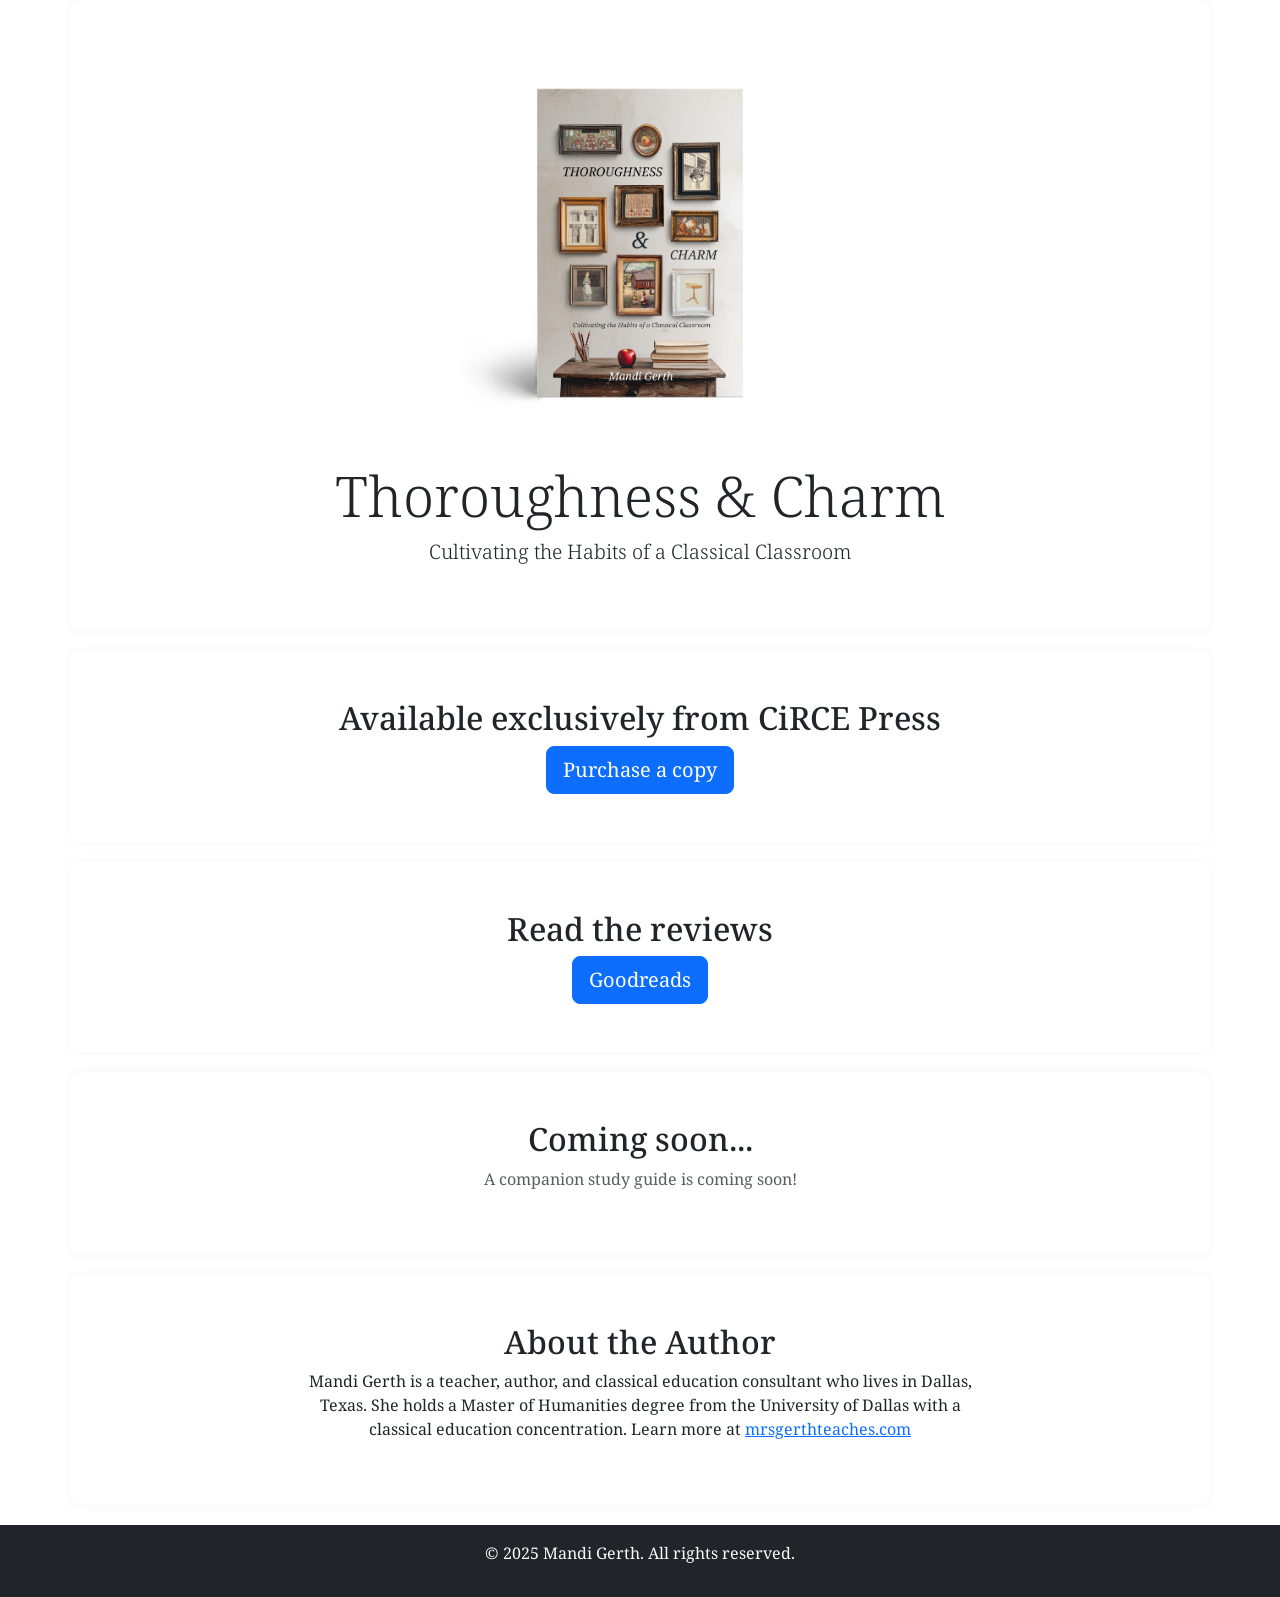
==== public/index.html @ 73415b53 "adjust directory structure" ====
<!DOCTYPE html>
<html lang="en">
<head>
    <meta charset="UTF-8">
    <meta name="viewport" content="width=device-width, initial-scale=1.0">
    <title>Thoroughness and Charm</title>
    <link href="https://cdn.jsdelivr.net/npm/bootstrap@5.3.3/dist/css/bootstrap.min.css" rel="stylesheet" integrity="sha384-QWTKZyjpPEjISv5WaRU9OFeRpok6YctnYmDr5pNlyT2bRjXh0JMhjY6hW+ALEwIH" crossorigin="anonymous">
    <style>
        @import url('https://fonts.googleapis.com/css2?family=Noto+Serif&display=swap');
        body {
            font-family: 'Noto Serif', serif;
            background-color: transparent;
        }
        .section-box {
            padding: 40px;
            margin-bottom: 20px;
            border-radius: 10px;
            box-shadow: 0 0 10px rgba(0,0,0,0.05);
        }
    </style>
</head>
<body>
    <div class="container">
        <div class="row justify-content-center text-center py-5 section-box">
            <div class="col-md-8">
                <img src="assets/cover.png" alt="Thoroughness and Charm Book Cover" class="img-fluid" style="max-width: 390px;">
                <h1 class="display-4 mt-4">Thoroughness & Charm</h1>
                <p class="lead">Cultivating the Habits of a Classical Classroom</p>
            </div>
        </div>
        <div class="row justify-content-center text-center py-5 section-box">
            <div class="col-md-8">
                <h2>Available exclusively from CiRCE Press</h2>
                <a href="https://circeinstitute.org/product/thoroughness-and-charm/" class="btn btn-primary btn-lg">Purchase a copy</a>
            </div>
        </div>
        <div class="row justify-content-center text-center py-5 section-box">
            <div class="col-md-8">
                <h2>Read the reviews</h2>
                <a href="https://www.goodreads.com/book/show/240586669-thoroughness-charm" class="btn btn-primary btn-lg">Goodreads</a>
            </div>
        </div>
        <div class="row justify-content-center text-center py-5 section-box">
            <div class="col-md-8">
                <h2>Coming soon...</h2>
                <p class="text-muted">A companion study guide is coming soon!</p>
            </div>
        </div>
        <div class="row justify-content-center text-center py-5 section-box">
            <div class="col-md-8">
                <h2>About the Author</h2>
                <p>Mandi Gerth is a teacher, author, and classical education consultant who lives in Dallas, Texas. She holds a Master of Humanities degree from the University of Dallas with a classical education concentration. Learn more at <a href="https://mrsgerthteaches.com/">mrsgerthteaches.com</a></p>
            </div>
        </div>
    </div>
    <script src="https://cdn.jsdelivr.net/npm/bootstrap@5.3.3/dist/js/bootstrap.bundle.min.js" integrity="sha384-YvpcrYf0tY3lHB60NNkmXc5s9fDVZLESaAA55NDzOxhy9GkcIdslK1eN7N6jIeHz" crossorigin="anonymous"></script>
    <footer class="bg-dark text-light text-center py-3">
        <div class="container">
            <p>&copy; 2025 Mandi Gerth. All rights reserved.</p>
        </div>
    </footer>
</body>
</html>
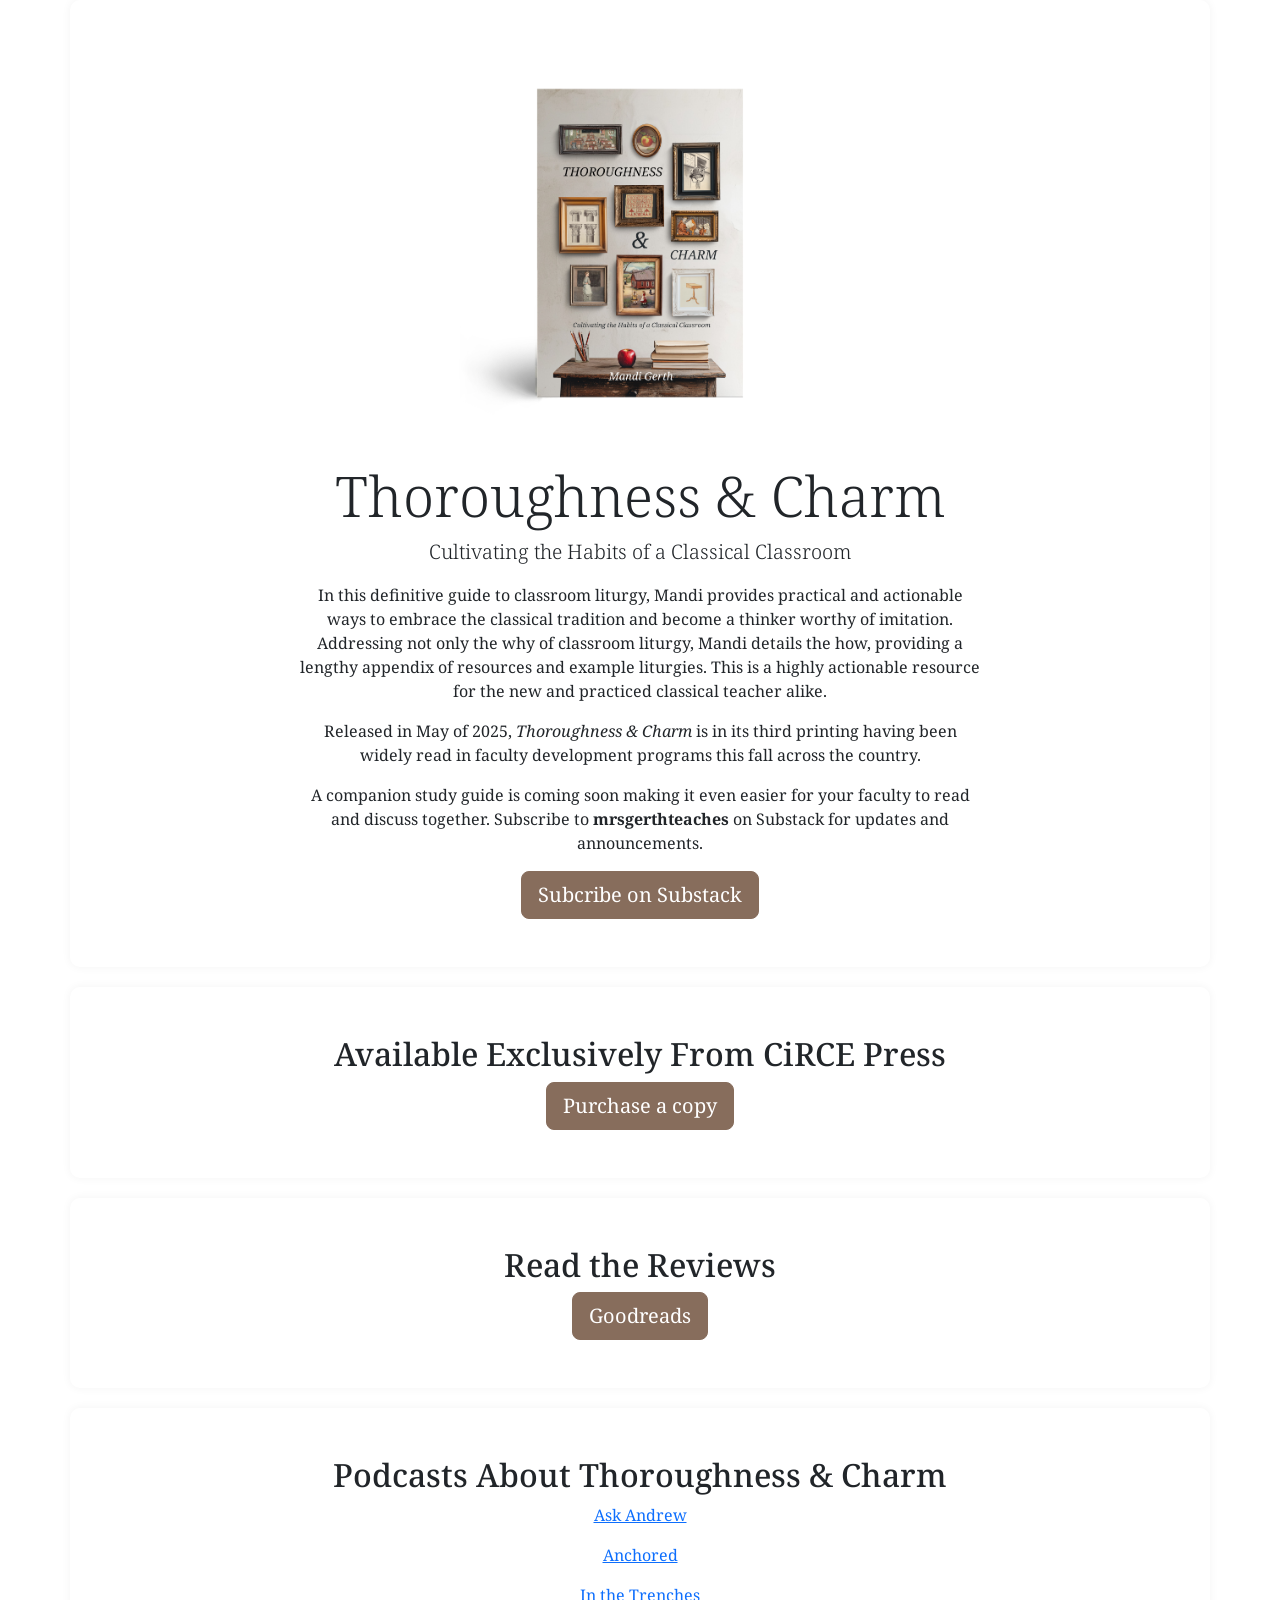
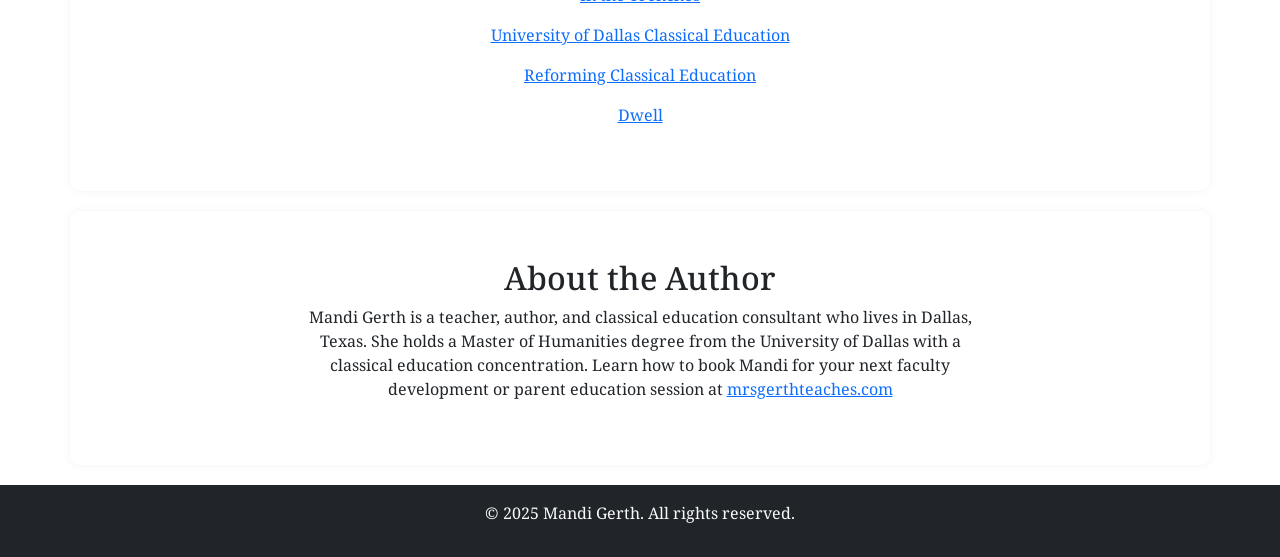
==== commit c668404b: "updates and additions" ====
--- a/public/index.html
+++ b/public/index.html
@@ -17,6 +17,17 @@
             border-radius: 10px;
             box-shadow: 0 0 10px rgba(0,0,0,0.05);
         }
+        .btn-primary {
+            background-color: #876d5c;
+            border-color: #876d5c;
+        }
+        .btn-primary:hover {
+            background-color: #7a6251;
+            border-color: #7a6251;
+        }
+        .btn-primary:focus, .btn-primary.focus {
+            box-shadow: 0 0 0 0.25rem rgba(135, 109, 92, 0.5);
+        }
     </style>
 </head>
 <body>
@@ -26,30 +37,39 @@
                 <img src="assets/cover.png" alt="Thoroughness and Charm Book Cover" class="img-fluid" style="max-width: 390px;">
                 <h1 class="display-4 mt-4">Thoroughness & Charm</h1>
                 <p class="lead">Cultivating the Habits of a Classical Classroom</p>
+                <p>In this definitive guide to classroom liturgy, Mandi provides practical and actionable ways to embrace the classical tradition and become a thinker worthy of imitation. Addressing not only the why of classroom liturgy, Mandi details the how, providing a lengthy appendix of resources and example liturgies. This is a highly actionable resource for the new and practiced classical teacher alike.</p>
+                <p>Released in May of 2025, <i>Thoroughness & Charm</i> is in its third printing having been widely read in faculty development programs this fall across the country.</p>
+                <p>A companion study guide is coming soon making it even easier for your faculty to read and discuss together. Subscribe to <b>mrsgerthteaches</b> on Substack for updates and announcements.</p>
+                <a href="https://mrsgerthteaches.substack.com" class="btn btn-primary btn-lg">Subcribe on Substack</a>
             </div>
         </div>
         <div class="row justify-content-center text-center py-5 section-box">
             <div class="col-md-8">
-                <h2>Available exclusively from CiRCE Press</h2>
+                <h2>Available Exclusively From CiRCE Press</h2>
                 <a href="https://circeinstitute.org/product/thoroughness-and-charm/" class="btn btn-primary btn-lg">Purchase a copy</a>
             </div>
         </div>
         <div class="row justify-content-center text-center py-5 section-box">
             <div class="col-md-8">
-                <h2>Read the reviews</h2>
+                <h2>Read the Reviews</h2>
                 <a href="https://www.goodreads.com/book/show/240586669-thoroughness-charm" class="btn btn-primary btn-lg">Goodreads</a>
             </div>
         </div>
         <div class="row justify-content-center text-center py-5 section-box">
             <div class="col-md-8">
-                <h2>Coming soon...</h2>
-                <p class="text-muted">A companion study guide is coming soon!</p>
+                <h2>Podcasts About Thoroughness & Charm</h2>
+                <p><a href="https://podcasts.apple.com/us/podcast/ask-andrew/id1312875916?i=1000695635795">Ask Andrew</a></p>
+                <p><a href="https://podcasts.apple.com/us/podcast/anchored-by-the-classic-learning-test/id1530053338?i=1000724924554">Anchored</a></p>
+                <p><a href="https://podcasts.apple.com/us/podcast/talking-with-mandi-gerth/id1769220146?i=1000691205146">In the Trenches</a></p>
+                <p><a href="https://podcasts.apple.com/us/podcast/the-university-of-dallas-classical-education-podcast/id1516704526?i=1000721532280">University of Dallas Classical Education</a></p>
+                <p><a href="https://podcasts.apple.com/us/podcast/reforming-classical-education-podcast/id1702286694?i=1000709735053">Reforming Classical Education</a></p>
+                <p><a href="https://podcasts.apple.com/us/podcast/a-chat-with-author-mandi-gerth-about-her-new-book/id1551232009?i=1000713494572">Dwell</a></p>
             </div>
         </div>
         <div class="row justify-content-center text-center py-5 section-box">
             <div class="col-md-8">
                 <h2>About the Author</h2>
-                <p>Mandi Gerth is a teacher, author, and classical education consultant who lives in Dallas, Texas. She holds a Master of Humanities degree from the University of Dallas with a classical education concentration. Learn more at <a href="https://mrsgerthteaches.com/">mrsgerthteaches.com</a></p>
+                <p>Mandi Gerth is a teacher, author, and classical education consultant who lives in Dallas, Texas. She holds a Master of Humanities degree from the University of Dallas with a classical education concentration. Learn how to book Mandi for your next faculty development or parent education session at <a href="https://mrsgerthteaches.com/">mrsgerthteaches.com</a></p>
             </div>
         </div>
     </div>
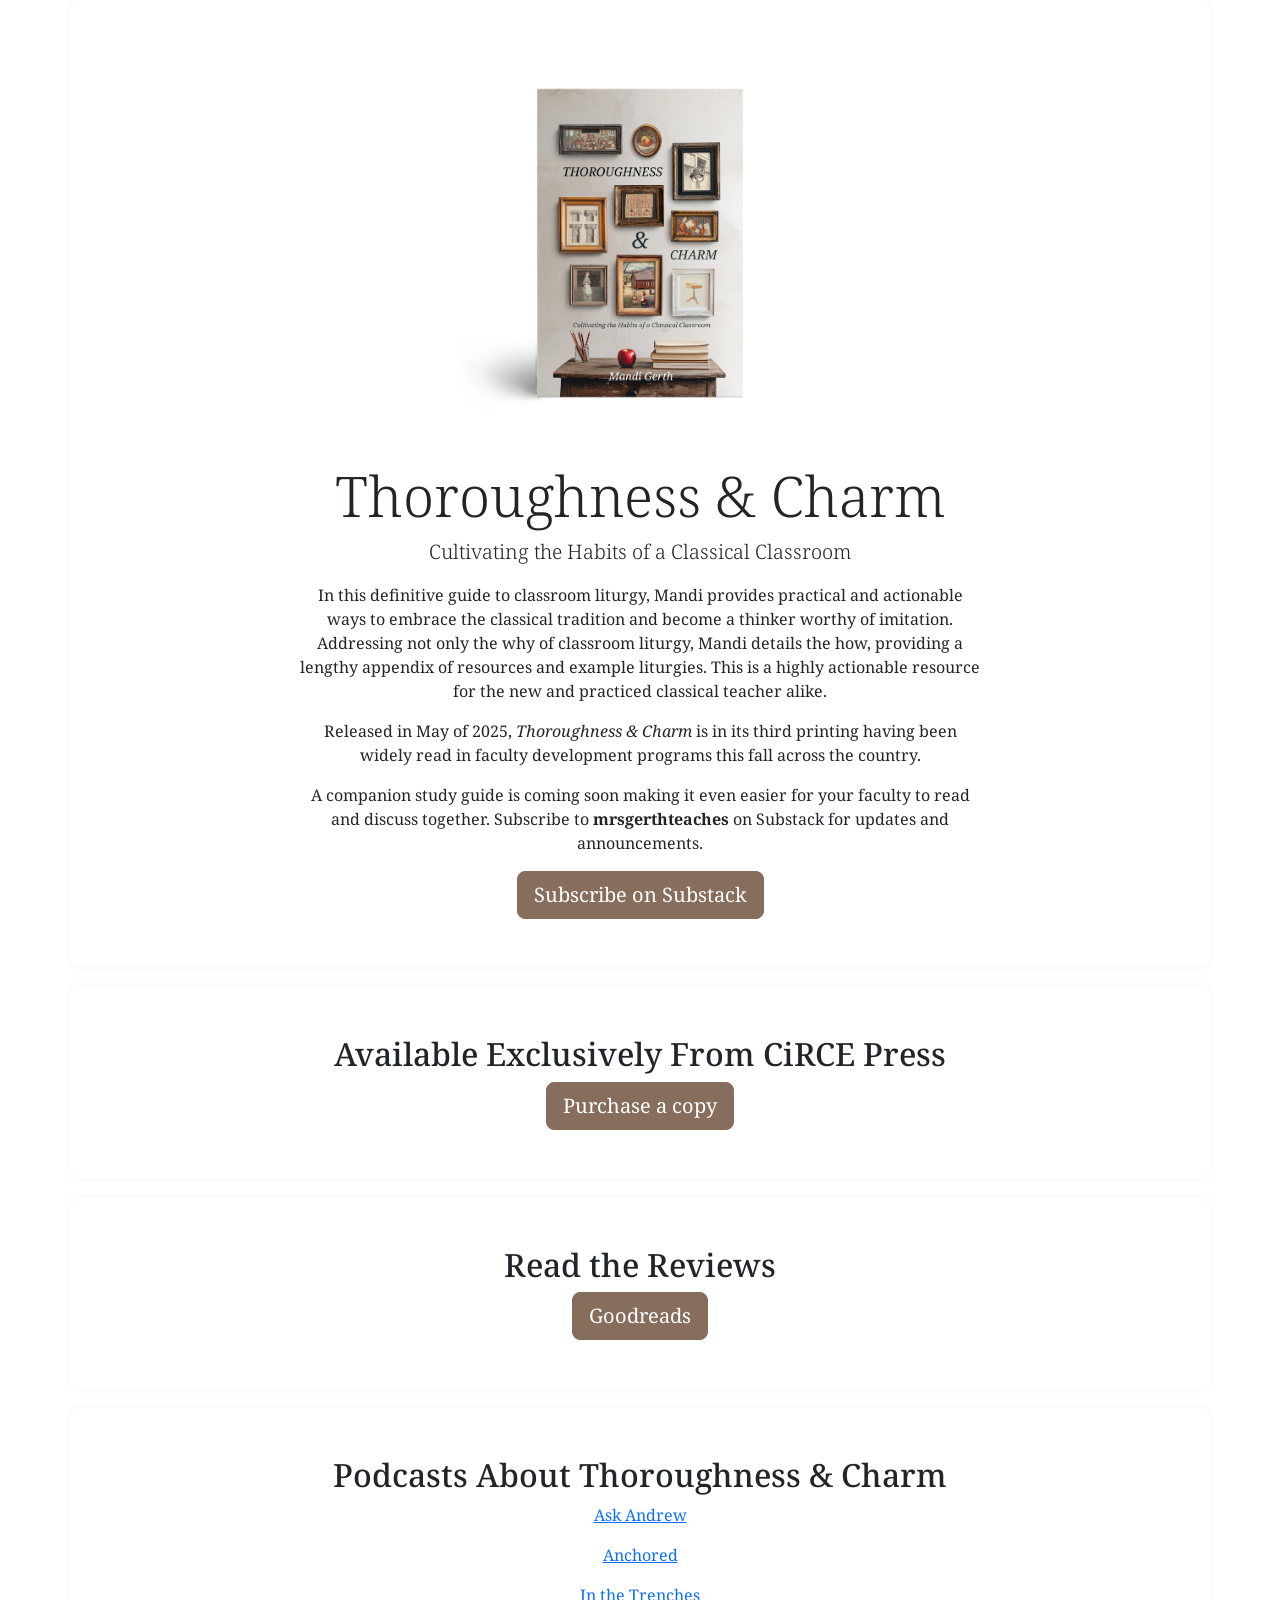
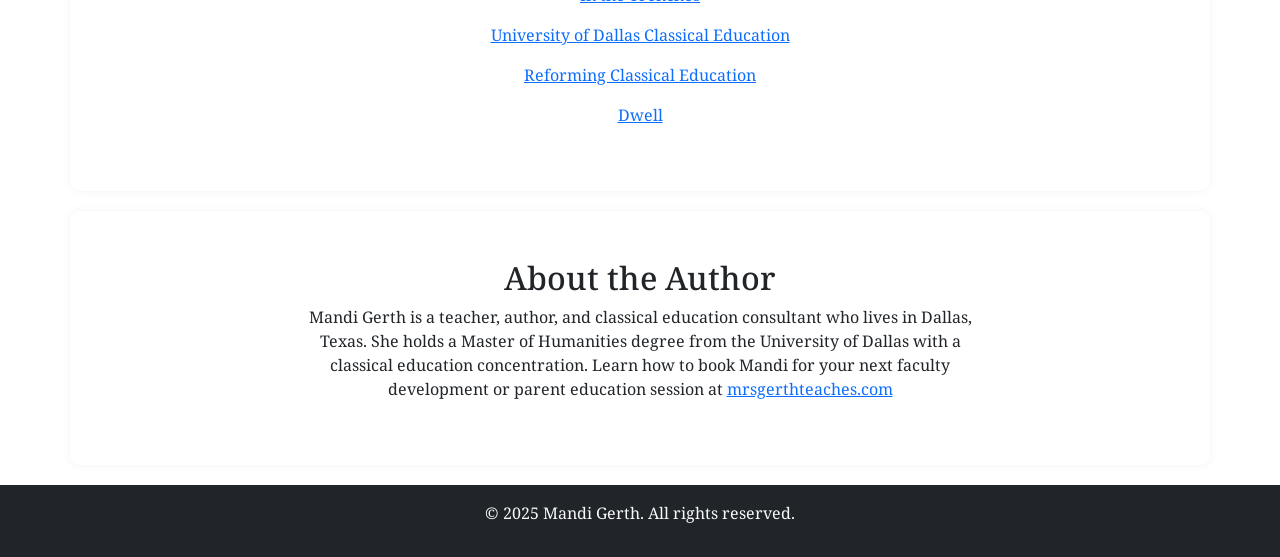
==== commit 6b49a5fb: "clean up" ====
--- a/public/index.html
+++ b/public/index.html
@@ -40,7 +40,7 @@
                 <p>In this definitive guide to classroom liturgy, Mandi provides practical and actionable ways to embrace the classical tradition and become a thinker worthy of imitation. Addressing not only the why of classroom liturgy, Mandi details the how, providing a lengthy appendix of resources and example liturgies. This is a highly actionable resource for the new and practiced classical teacher alike.</p>
                 <p>Released in May of 2025, <i>Thoroughness & Charm</i> is in its third printing having been widely read in faculty development programs this fall across the country.</p>
                 <p>A companion study guide is coming soon making it even easier for your faculty to read and discuss together. Subscribe to <b>mrsgerthteaches</b> on Substack for updates and announcements.</p>
-                <a href="https://mrsgerthteaches.substack.com" class="btn btn-primary btn-lg">Subcribe on Substack</a>
+                <a href="https://mrsgerthteaches.substack.com" class="btn btn-primary btn-lg">Subscribe on Substack</a>
             </div>
         </div>
         <div class="row justify-content-center text-center py-5 section-box">
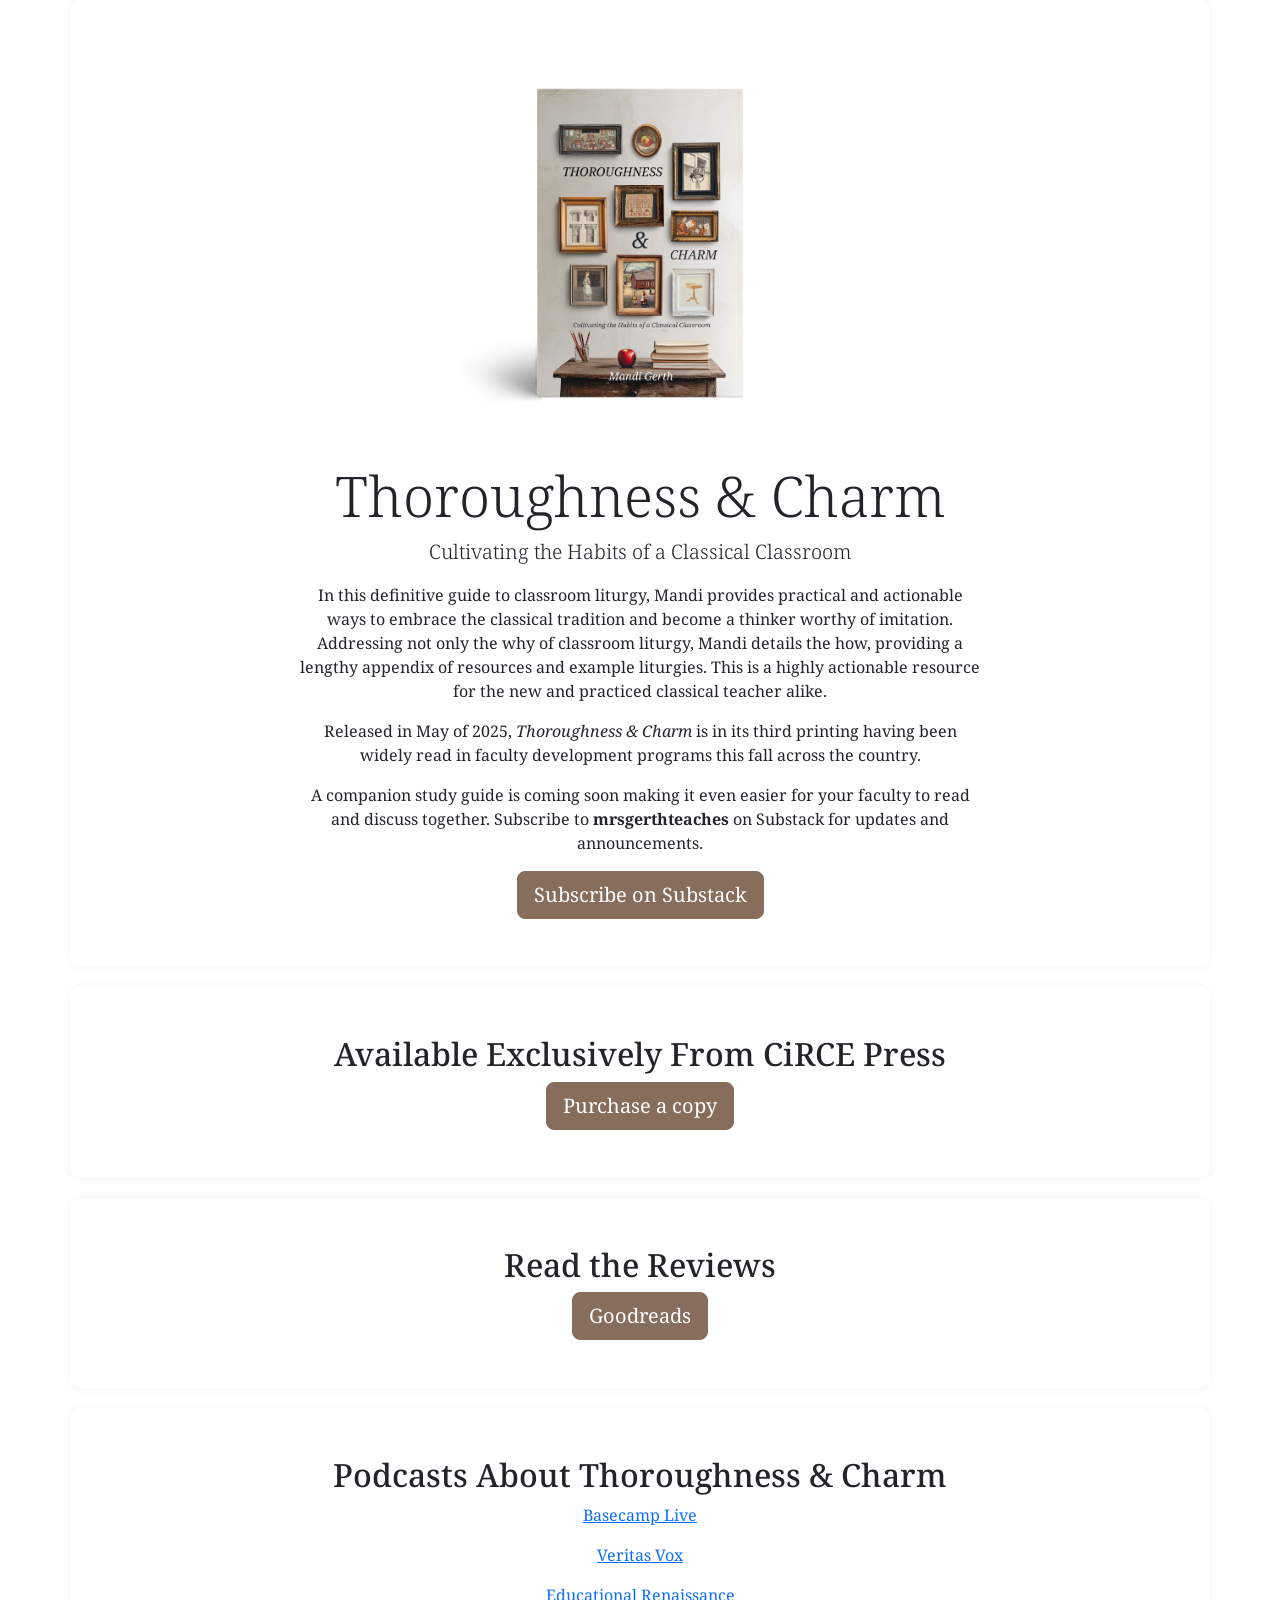
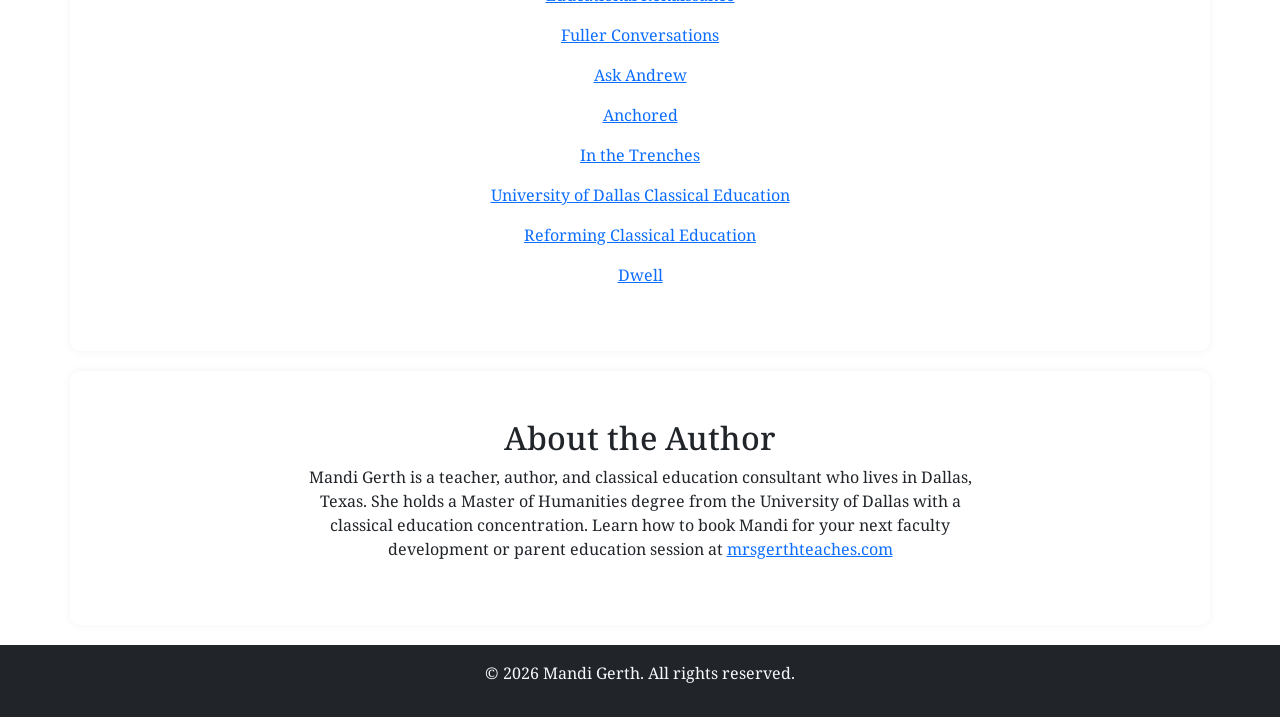
==== commit 0ced674b: "add podcast episodes" ====
--- a/public/index.html
+++ b/public/index.html
@@ -58,6 +58,10 @@
         <div class="row justify-content-center text-center py-5 section-box">
             <div class="col-md-8">
                 <h2>Podcasts About Thoroughness & Charm</h2>
+                <p><a href="https://podcasts.apple.com/us/podcast/basecamp-live/id1220919921?i=1000740723116">Basecamp Live</a></p>
+                <p><a href="https://podcasts.apple.com/us/podcast/179-cultivating-the-habits-of-a-classical/id1628617105?i=1000750082066">Veritas Vox</a></p>
+                <p><a href="https://podcasts.apple.com/us/podcast/an-interview-with-mandi-gerth/id1537038935?i=1000746605628">Educational Renaissance</a></p>
+                <p><a href="https://youtu.be/6G2ZYuirvZA">Fuller Conversations</a></p>
                 <p><a href="https://podcasts.apple.com/us/podcast/ask-andrew/id1312875916?i=1000695635795">Ask Andrew</a></p>
                 <p><a href="https://podcasts.apple.com/us/podcast/anchored-by-the-classic-learning-test/id1530053338?i=1000724924554">Anchored</a></p>
                 <p><a href="https://podcasts.apple.com/us/podcast/talking-with-mandi-gerth/id1769220146?i=1000691205146">In the Trenches</a></p>
@@ -73,11 +77,11 @@
             </div>
         </div>
     </div>
-    <script src="https://cdn.jsdelivr.net/npm/bootstrap@5.3.3/dist/js/bootstrap.bundle.min.js" integrity="sha384-YvpcrYf0tY3lHB60NNkmXc5s9fDVZLESaAA55NDzOxhy9GkcIdslK1eN7N6jIeHz" crossorigin="anonymous"></script>
     <footer class="bg-dark text-light text-center py-3">
         <div class="container">
-            <p>&copy; 2025 Mandi Gerth. All rights reserved.</p>
+            <p>&copy; 2026 Mandi Gerth. All rights reserved.</p>
         </div>
     </footer>
+    <script src="https://cdn.jsdelivr.net/npm/bootstrap@5.3.3/dist/js/bootstrap.bundle.min.js" integrity="sha384-YvpcrYf0tY3lHB60NNkmXc5s9fDVZLESaAA55NDzOxhy9GkcIdslK1eN7N6jIeHz" crossorigin="anonymous"></script>
 </body>
 </html>
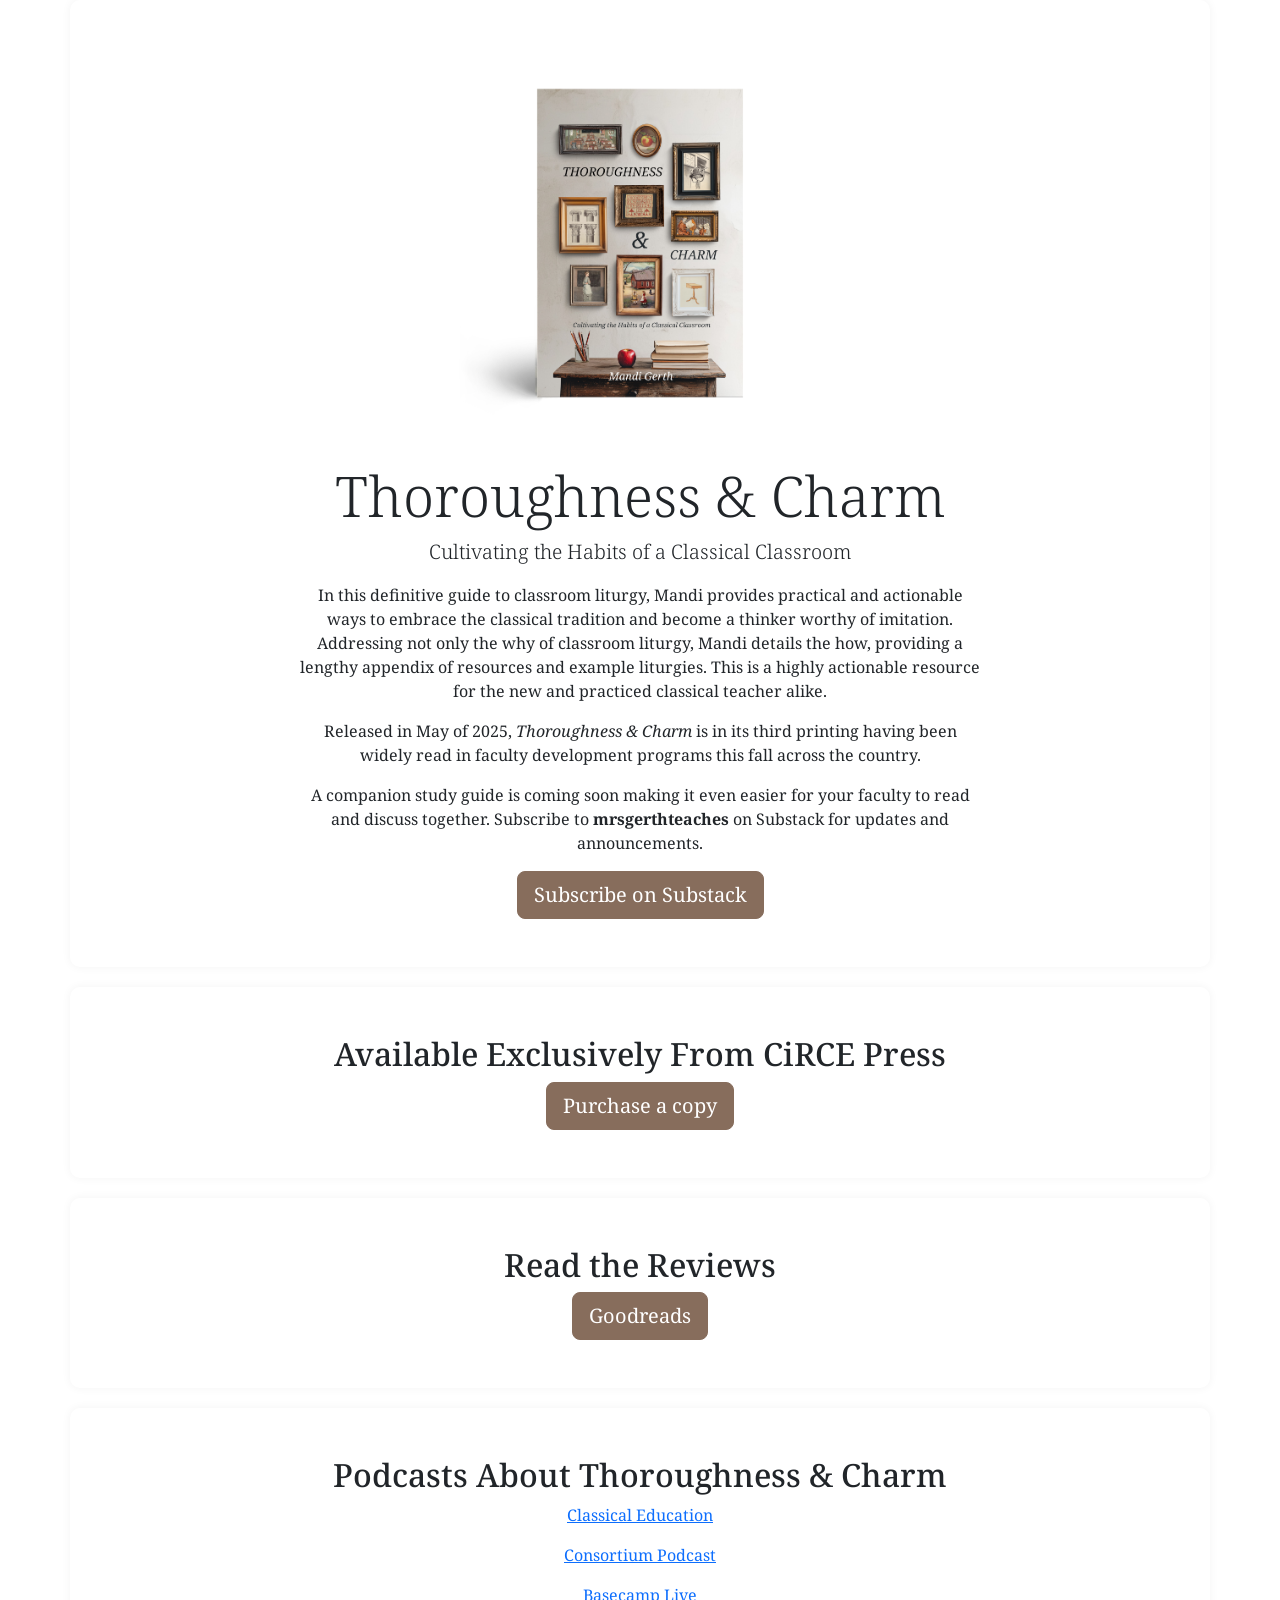
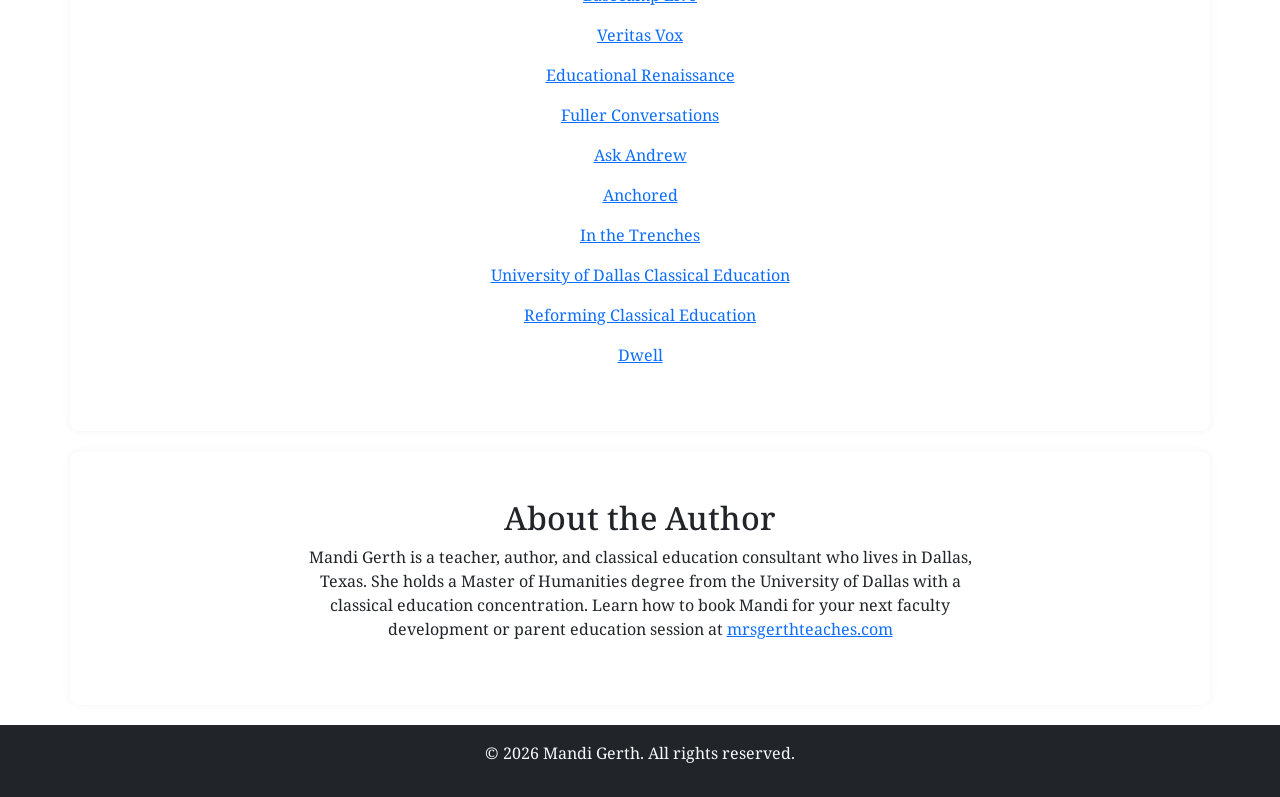
==== commit c75239ab: "new podcasts" ====
--- a/public/index.html
+++ b/public/index.html
@@ -1,87 +1,193 @@
-<!DOCTYPE html>
+<!doctype html>
 <html lang="en">
-<head>
-    <meta charset="UTF-8">
-    <meta name="viewport" content="width=device-width, initial-scale=1.0">
+  <head>
+    <meta charset="UTF-8" />
+    <meta name="viewport" content="width=device-width, initial-scale=1.0" />
     <title>Thoroughness and Charm</title>
-    <link href="https://cdn.jsdelivr.net/npm/bootstrap@5.3.3/dist/css/bootstrap.min.css" rel="stylesheet" integrity="sha384-QWTKZyjpPEjISv5WaRU9OFeRpok6YctnYmDr5pNlyT2bRjXh0JMhjY6hW+ALEwIH" crossorigin="anonymous">
+    <link
+      href="https://cdn.jsdelivr.net/npm/bootstrap@5.3.3/dist/css/bootstrap.min.css"
+      rel="stylesheet"
+      integrity="sha384-QWTKZyjpPEjISv5WaRU9OFeRpok6YctnYmDr5pNlyT2bRjXh0JMhjY6hW+ALEwIH"
+      crossorigin="anonymous"
+    />
     <style>
-        @import url('https://fonts.googleapis.com/css2?family=Noto+Serif&display=swap');
-        body {
-            font-family: 'Noto Serif', serif;
-            background-color: transparent;
-        }
-        .section-box {
-            padding: 40px;
-            margin-bottom: 20px;
-            border-radius: 10px;
-            box-shadow: 0 0 10px rgba(0,0,0,0.05);
-        }
-        .btn-primary {
-            background-color: #876d5c;
-            border-color: #876d5c;
-        }
-        .btn-primary:hover {
-            background-color: #7a6251;
-            border-color: #7a6251;
-        }
-        .btn-primary:focus, .btn-primary.focus {
-            box-shadow: 0 0 0 0.25rem rgba(135, 109, 92, 0.5);
-        }
+      @import url("https://fonts.googleapis.com/css2?family=Noto+Serif&display=swap");
+      body {
+        font-family: "Noto Serif", serif;
+        background-color: transparent;
+      }
+      .section-box {
+        padding: 40px;
+        margin-bottom: 20px;
+        border-radius: 10px;
+        box-shadow: 0 0 10px rgba(0, 0, 0, 0.05);
+      }
+      .btn-primary {
+        background-color: #876d5c;
+        border-color: #876d5c;
+      }
+      .btn-primary:hover {
+        background-color: #7a6251;
+        border-color: #7a6251;
+      }
+      .btn-primary:focus,
+      .btn-primary.focus {
+        box-shadow: 0 0 0 0.25rem rgba(135, 109, 92, 0.5);
+      }
     </style>
-</head>
-<body>
+  </head>
+  <body>
     <div class="container">
-        <div class="row justify-content-center text-center py-5 section-box">
-            <div class="col-md-8">
-                <img src="assets/cover.png" alt="Thoroughness and Charm Book Cover" class="img-fluid" style="max-width: 390px;">
-                <h1 class="display-4 mt-4">Thoroughness & Charm</h1>
-                <p class="lead">Cultivating the Habits of a Classical Classroom</p>
-                <p>In this definitive guide to classroom liturgy, Mandi provides practical and actionable ways to embrace the classical tradition and become a thinker worthy of imitation. Addressing not only the why of classroom liturgy, Mandi details the how, providing a lengthy appendix of resources and example liturgies. This is a highly actionable resource for the new and practiced classical teacher alike.</p>
-                <p>Released in May of 2025, <i>Thoroughness & Charm</i> is in its third printing having been widely read in faculty development programs this fall across the country.</p>
-                <p>A companion study guide is coming soon making it even easier for your faculty to read and discuss together. Subscribe to <b>mrsgerthteaches</b> on Substack for updates and announcements.</p>
-                <a href="https://mrsgerthteaches.substack.com" class="btn btn-primary btn-lg">Subscribe on Substack</a>
-            </div>
+      <div class="row justify-content-center text-center py-5 section-box">
+        <div class="col-md-8">
+          <img
+            src="assets/cover.png"
+            alt="Thoroughness and Charm Book Cover"
+            class="img-fluid"
+            style="max-width: 390px"
+          />
+          <h1 class="display-4 mt-4">Thoroughness & Charm</h1>
+          <p class="lead">Cultivating the Habits of a Classical Classroom</p>
+          <p>
+            In this definitive guide to classroom liturgy, Mandi provides
+            practical and actionable ways to embrace the classical tradition and
+            become a thinker worthy of imitation. Addressing not only the why of
+            classroom liturgy, Mandi details the how, providing a lengthy
+            appendix of resources and example liturgies. This is a highly
+            actionable resource for the new and practiced classical teacher
+            alike.
+          </p>
+          <p>
+            Released in May of 2025, <i>Thoroughness & Charm</i> is in its third
+            printing having been widely read in faculty development programs
+            this fall across the country.
+          </p>
+          <p>
+            A companion study guide is coming soon making it even easier for
+            your faculty to read and discuss together. Subscribe to
+            <b>mrsgerthteaches</b> on Substack for updates and announcements.
+          </p>
+          <a
+            href="https://mrsgerthteaches.substack.com"
+            class="btn btn-primary btn-lg"
+            >Subscribe on Substack</a
+          >
         </div>
-        <div class="row justify-content-center text-center py-5 section-box">
-            <div class="col-md-8">
-                <h2>Available Exclusively From CiRCE Press</h2>
-                <a href="https://circeinstitute.org/product/thoroughness-and-charm/" class="btn btn-primary btn-lg">Purchase a copy</a>
-            </div>
+      </div>
+      <div class="row justify-content-center text-center py-5 section-box">
+        <div class="col-md-8">
+          <h2>Available Exclusively From CiRCE Press</h2>
+          <a
+            href="https://circeinstitute.org/product/thoroughness-and-charm/"
+            class="btn btn-primary btn-lg"
+            >Purchase a copy</a
+          >
         </div>
-        <div class="row justify-content-center text-center py-5 section-box">
-            <div class="col-md-8">
-                <h2>Read the Reviews</h2>
-                <a href="https://www.goodreads.com/book/show/240586669-thoroughness-charm" class="btn btn-primary btn-lg">Goodreads</a>
-            </div>
+      </div>
+      <div class="row justify-content-center text-center py-5 section-box">
+        <div class="col-md-8">
+          <h2>Read the Reviews</h2>
+          <a
+            href="https://www.goodreads.com/book/show/240586669-thoroughness-charm"
+            class="btn btn-primary btn-lg"
+            >Goodreads</a
+          >
         </div>
-        <div class="row justify-content-center text-center py-5 section-box">
-            <div class="col-md-8">
-                <h2>Podcasts About Thoroughness & Charm</h2>
-                <p><a href="https://podcasts.apple.com/us/podcast/basecamp-live/id1220919921?i=1000740723116">Basecamp Live</a></p>
-                <p><a href="https://podcasts.apple.com/us/podcast/179-cultivating-the-habits-of-a-classical/id1628617105?i=1000750082066">Veritas Vox</a></p>
-                <p><a href="https://podcasts.apple.com/us/podcast/an-interview-with-mandi-gerth/id1537038935?i=1000746605628">Educational Renaissance</a></p>
-                <p><a href="https://youtu.be/6G2ZYuirvZA">Fuller Conversations</a></p>
-                <p><a href="https://podcasts.apple.com/us/podcast/ask-andrew/id1312875916?i=1000695635795">Ask Andrew</a></p>
-                <p><a href="https://podcasts.apple.com/us/podcast/anchored-by-the-classic-learning-test/id1530053338?i=1000724924554">Anchored</a></p>
-                <p><a href="https://podcasts.apple.com/us/podcast/talking-with-mandi-gerth/id1769220146?i=1000691205146">In the Trenches</a></p>
-                <p><a href="https://podcasts.apple.com/us/podcast/the-university-of-dallas-classical-education-podcast/id1516704526?i=1000721532280">University of Dallas Classical Education</a></p>
-                <p><a href="https://podcasts.apple.com/us/podcast/reforming-classical-education-podcast/id1702286694?i=1000709735053">Reforming Classical Education</a></p>
-                <p><a href="https://podcasts.apple.com/us/podcast/a-chat-with-author-mandi-gerth-about-her-new-book/id1551232009?i=1000713494572">Dwell</a></p>
-            </div>
+      </div>
+      <div class="row justify-content-center text-center py-5 section-box">
+        <div class="col-md-8">
+          <h2>Podcasts About Thoroughness & Charm</h2>
+          <p>
+            <a href="https://share.transistor.fm/s/8dd2f10c"
+              >Classical Education</a
+            >
+          </p>
+          <p>
+            <a
+              href="https://theclassicalconsortium.com/ep-80-mandi-gerth-on-cultivating-a-classical-classroom/"
+              >Consortium Podcast</a
+            >
+          </p>
+          <p>
+            <a
+              href="https://podcasts.apple.com/us/podcast/basecamp-live/id1220919921?i=1000740723116"
+              >Basecamp Live</a
+            >
+          </p>
+          <p>
+            <a
+              href="https://podcasts.apple.com/us/podcast/179-cultivating-the-habits-of-a-classical/id1628617105?i=1000750082066"
+              >Veritas Vox</a
+            >
+          </p>
+          <p>
+            <a
+              href="https://podcasts.apple.com/us/podcast/an-interview-with-mandi-gerth/id1537038935?i=1000746605628"
+              >Educational Renaissance</a
+            >
+          </p>
+          <p><a href="https://youtu.be/6G2ZYuirvZA">Fuller Conversations</a></p>
+          <p>
+            <a
+              href="https://podcasts.apple.com/us/podcast/ask-andrew/id1312875916?i=1000695635795"
+              >Ask Andrew</a
+            >
+          </p>
+          <p>
+            <a
+              href="https://podcasts.apple.com/us/podcast/anchored-by-the-classic-learning-test/id1530053338?i=1000724924554"
+              >Anchored</a
+            >
+          </p>
+          <p>
+            <a
+              href="https://podcasts.apple.com/us/podcast/talking-with-mandi-gerth/id1769220146?i=1000691205146"
+              >In the Trenches</a
+            >
+          </p>
+          <p>
+            <a
+              href="https://podcasts.apple.com/us/podcast/the-university-of-dallas-classical-education-podcast/id1516704526?i=1000721532280"
+              >University of Dallas Classical Education</a
+            >
+          </p>
+          <p>
+            <a
+              href="https://podcasts.apple.com/us/podcast/reforming-classical-education-podcast/id1702286694?i=1000709735053"
+              >Reforming Classical Education</a
+            >
+          </p>
+          <p>
+            <a
+              href="https://podcasts.apple.com/us/podcast/a-chat-with-author-mandi-gerth-about-her-new-book/id1551232009?i=1000713494572"
+              >Dwell</a
+            >
+          </p>
         </div>
-        <div class="row justify-content-center text-center py-5 section-box">
-            <div class="col-md-8">
-                <h2>About the Author</h2>
-                <p>Mandi Gerth is a teacher, author, and classical education consultant who lives in Dallas, Texas. She holds a Master of Humanities degree from the University of Dallas with a classical education concentration. Learn how to book Mandi for your next faculty development or parent education session at <a href="https://mrsgerthteaches.com/">mrsgerthteaches.com</a></p>
-            </div>
+      </div>
+      <div class="row justify-content-center text-center py-5 section-box">
+        <div class="col-md-8">
+          <h2>About the Author</h2>
+          <p>
+            Mandi Gerth is a teacher, author, and classical education consultant
+            who lives in Dallas, Texas. She holds a Master of Humanities degree
+            from the University of Dallas with a classical education
+            concentration. Learn how to book Mandi for your next faculty
+            development or parent education session at
+            <a href="https://mrsgerthteaches.com/">mrsgerthteaches.com</a>
+          </p>
         </div>
+      </div>
     </div>
     <footer class="bg-dark text-light text-center py-3">
-        <div class="container">
-            <p>&copy; 2026 Mandi Gerth. All rights reserved.</p>
-        </div>
+      <div class="container">
+        <p>&copy; 2026 Mandi Gerth. All rights reserved.</p>
+      </div>
     </footer>
-    <script src="https://cdn.jsdelivr.net/npm/bootstrap@5.3.3/dist/js/bootstrap.bundle.min.js" integrity="sha384-YvpcrYf0tY3lHB60NNkmXc5s9fDVZLESaAA55NDzOxhy9GkcIdslK1eN7N6jIeHz" crossorigin="anonymous"></script>
-</body>
+    <script
+      src="https://cdn.jsdelivr.net/npm/bootstrap@5.3.3/dist/js/bootstrap.bundle.min.js"
+      integrity="sha384-YvpcrYf0tY3lHB60NNkmXc5s9fDVZLESaAA55NDzOxhy9GkcIdslK1eN7N6jIeHz"
+      crossorigin="anonymous"
+    ></script>
+  </body>
 </html>
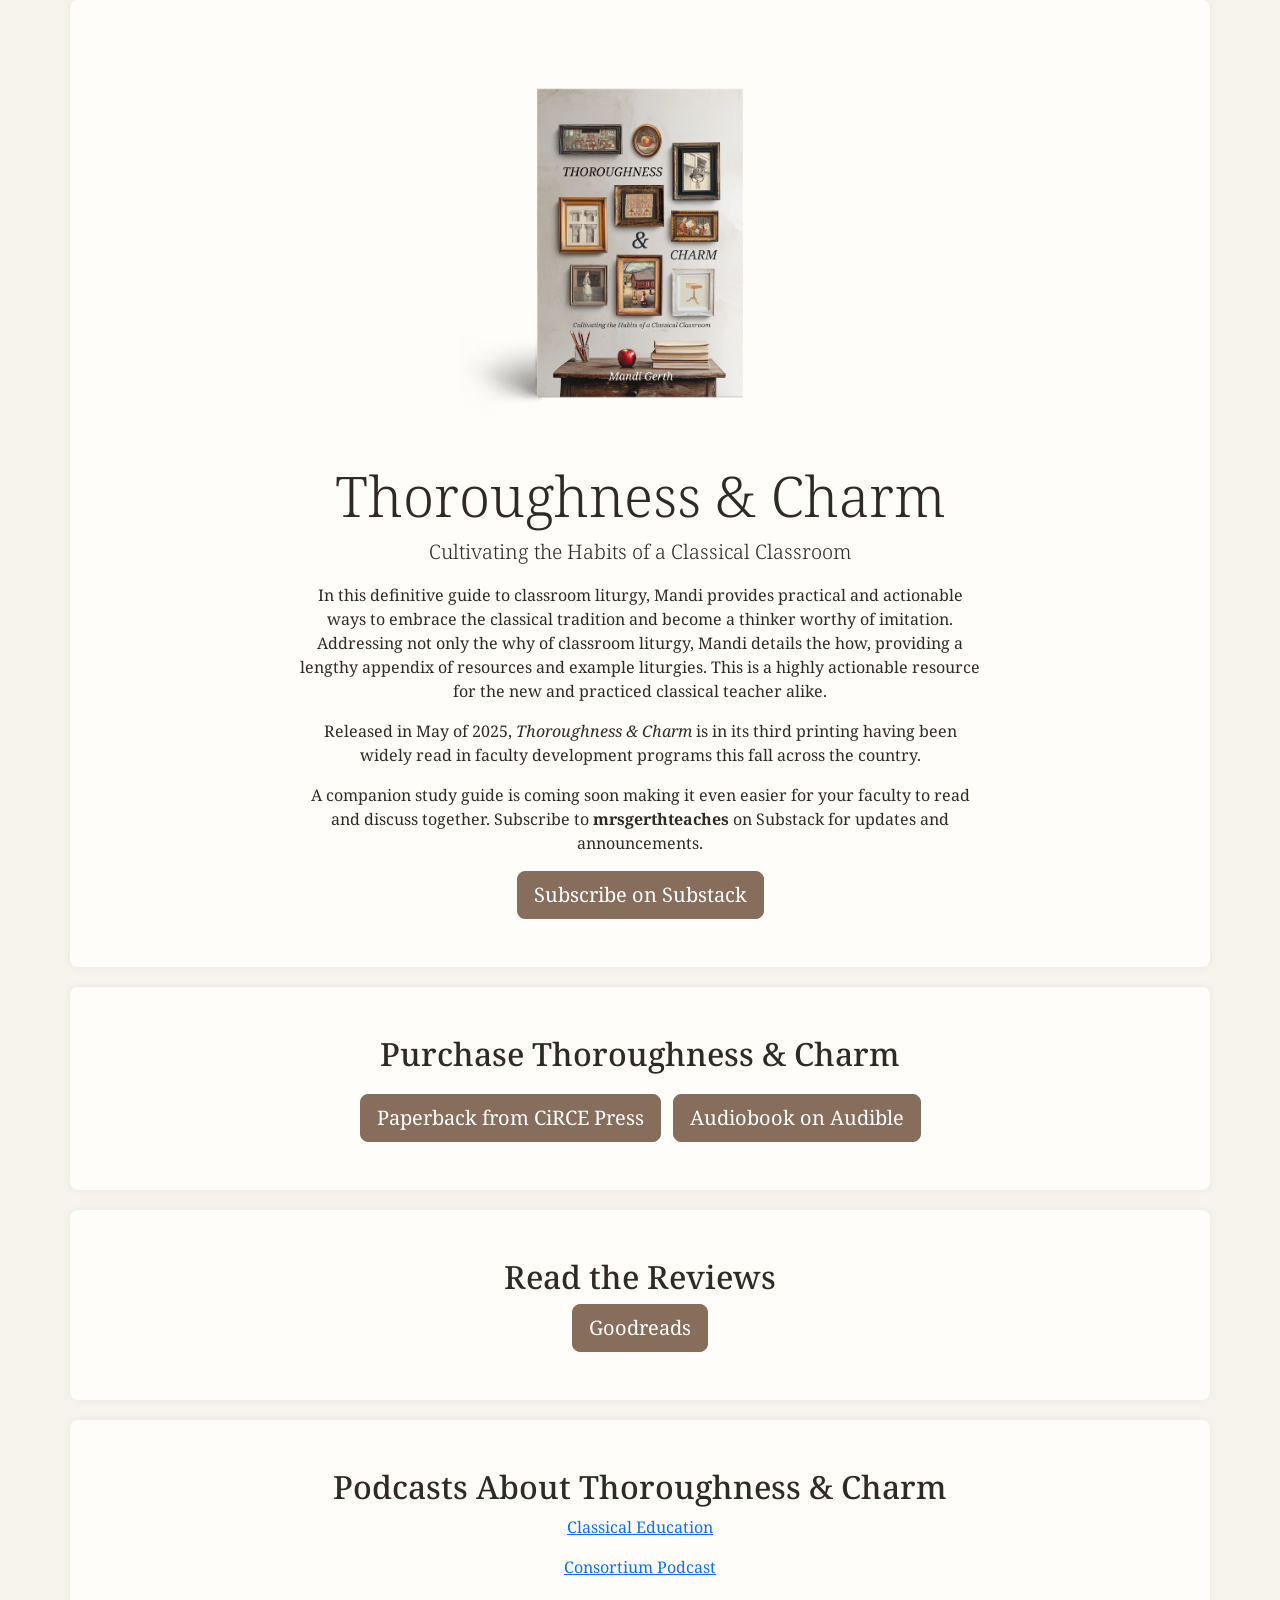
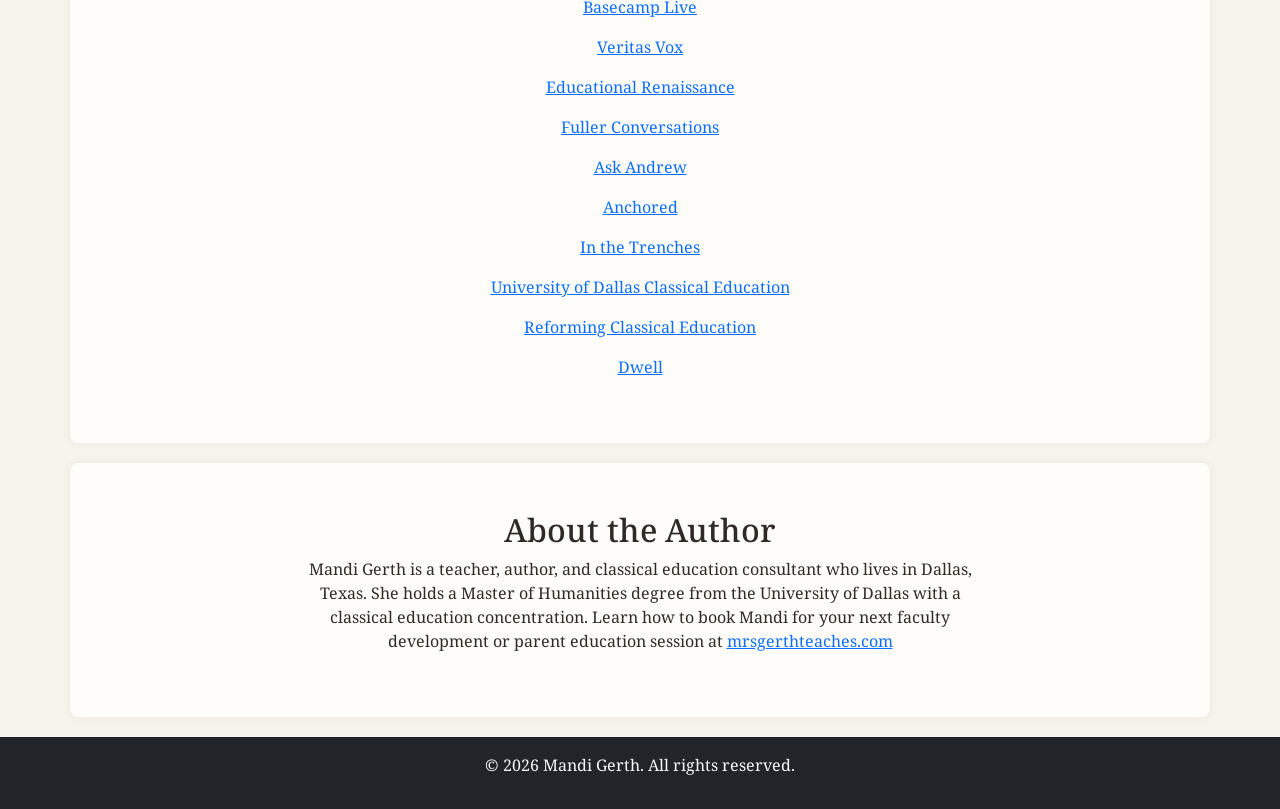
==== commit 2fbad584: "update purchase links" ====
--- a/public/index.html
+++ b/public/index.html
@@ -4,40 +4,34 @@
     <meta charset="UTF-8" />
     <meta name="viewport" content="width=device-width, initial-scale=1.0" />
     <title>Thoroughness and Charm</title>
+    <meta
+      name="description"
+      content="Thoroughness & Charm by Mandi Gerth is a practical guide to cultivating the habits of a classical classroom."
+    />
+    <meta property="og:title" content="Thoroughness & Charm" />
+    <meta
+      property="og:description"
+      content="A practical guide to cultivating the habits of a classical classroom by Mandi Gerth."
+    />
+    <meta property="og:type" content="website" />
+    <meta property="og:image" content="/assets/cover.png" />
+    <meta name="twitter:card" content="summary_large_image" />
+    <meta name="twitter:title" content="Thoroughness & Charm" />
+    <meta
+      name="twitter:description"
+      content="A practical guide to cultivating the habits of a classical classroom by Mandi Gerth."
+    />
+    <meta name="twitter:image" content="/assets/cover.png" />
     <link
       href="https://cdn.jsdelivr.net/npm/bootstrap@5.3.3/dist/css/bootstrap.min.css"
       rel="stylesheet"
       integrity="sha384-QWTKZyjpPEjISv5WaRU9OFeRpok6YctnYmDr5pNlyT2bRjXh0JMhjY6hW+ALEwIH"
       crossorigin="anonymous"
     />
-    <style>
-      @import url("https://fonts.googleapis.com/css2?family=Noto+Serif&display=swap");
-      body {
-        font-family: "Noto Serif", serif;
-        background-color: transparent;
-      }
-      .section-box {
-        padding: 40px;
-        margin-bottom: 20px;
-        border-radius: 10px;
-        box-shadow: 0 0 10px rgba(0, 0, 0, 0.05);
-      }
-      .btn-primary {
-        background-color: #876d5c;
-        border-color: #876d5c;
-      }
-      .btn-primary:hover {
-        background-color: #7a6251;
-        border-color: #7a6251;
-      }
-      .btn-primary:focus,
-      .btn-primary.focus {
-        box-shadow: 0 0 0 0.25rem rgba(135, 109, 92, 0.5);
-      }
-    </style>
+    <link rel="stylesheet" href="styles.css" />
   </head>
-  <body>
-    <div class="container">
+  <body class="site-body">
+    <main class="site-main container">
       <div class="row justify-content-center text-center py-5 section-box">
         <div class="col-md-8">
           <img
@@ -69,6 +63,8 @@
           </p>
           <a
             href="https://mrsgerthteaches.substack.com"
+            target="_blank"
+            rel="noopener"
             class="btn btn-primary btn-lg"
             >Subscribe on Substack</a
           >
@@ -76,12 +72,23 @@
       </div>
       <div class="row justify-content-center text-center py-5 section-box">
         <div class="col-md-8">
-          <h2>Available Exclusively From CiRCE Press</h2>
-          <a
-            href="https://circeinstitute.org/product/thoroughness-and-charm/"
-            class="btn btn-primary btn-lg"
-            >Purchase a copy</a
-          >
+          <h2>Purchase Thoroughness &amp; Charm</h2>
+          <div class="purchase-actions">
+            <a
+              href="https://circeinstitute.org/product/thoroughness-and-charm/"
+              target="_blank"
+              rel="noopener"
+              class="btn btn-primary btn-lg"
+              >Paperback from CiRCE Press</a
+            >
+            <a
+              href="https://www.audible.com/pd/Thoroughness-and-Charm-Audiobook/B0H1DJ4YW1"
+              target="_blank"
+              rel="noopener"
+              class="btn btn-primary btn-lg"
+              >Audiobook on Audible</a
+            >
+          </div>
         </div>
       </div>
       <div class="row justify-content-center text-center py-5 section-box">
@@ -89,6 +96,8 @@
           <h2>Read the Reviews</h2>
           <a
             href="https://www.goodreads.com/book/show/240586669-thoroughness-charm"
+            target="_blank"
+            rel="noopener"
             class="btn btn-primary btn-lg"
             >Goodreads</a
           >
@@ -98,68 +107,98 @@
         <div class="col-md-8">
           <h2>Podcasts About Thoroughness & Charm</h2>
           <p>
-            <a href="https://share.transistor.fm/s/8dd2f10c"
+            <a
+              href="https://share.transistor.fm/s/8dd2f10c"
+              target="_blank"
+              rel="noopener"
               >Classical Education</a
             >
           </p>
           <p>
             <a
               href="https://theclassicalconsortium.com/ep-80-mandi-gerth-on-cultivating-a-classical-classroom/"
+              target="_blank"
+              rel="noopener"
               >Consortium Podcast</a
             >
           </p>
           <p>
             <a
               href="https://podcasts.apple.com/us/podcast/basecamp-live/id1220919921?i=1000740723116"
+              target="_blank"
+              rel="noopener"
               >Basecamp Live</a
             >
           </p>
           <p>
             <a
               href="https://podcasts.apple.com/us/podcast/179-cultivating-the-habits-of-a-classical/id1628617105?i=1000750082066"
+              target="_blank"
+              rel="noopener"
               >Veritas Vox</a
             >
           </p>
           <p>
             <a
               href="https://podcasts.apple.com/us/podcast/an-interview-with-mandi-gerth/id1537038935?i=1000746605628"
+              target="_blank"
+              rel="noopener"
               >Educational Renaissance</a
             >
           </p>
-          <p><a href="https://youtu.be/6G2ZYuirvZA">Fuller Conversations</a></p>
+          <p>
+            <a
+              href="https://youtu.be/6G2ZYuirvZA"
+              target="_blank"
+              rel="noopener"
+              >Fuller Conversations</a
+            >
+          </p>
           <p>
             <a
               href="https://podcasts.apple.com/us/podcast/ask-andrew/id1312875916?i=1000695635795"
+              target="_blank"
+              rel="noopener"
               >Ask Andrew</a
             >
           </p>
           <p>
             <a
               href="https://podcasts.apple.com/us/podcast/anchored-by-the-classic-learning-test/id1530053338?i=1000724924554"
+              target="_blank"
+              rel="noopener"
               >Anchored</a
             >
           </p>
           <p>
             <a
               href="https://podcasts.apple.com/us/podcast/talking-with-mandi-gerth/id1769220146?i=1000691205146"
+              target="_blank"
+              rel="noopener"
               >In the Trenches</a
             >
           </p>
           <p>
             <a
               href="https://podcasts.apple.com/us/podcast/the-university-of-dallas-classical-education-podcast/id1516704526?i=1000721532280"
+              target="_blank"
+              rel="noopener"
               >University of Dallas Classical Education</a
             >
           </p>
           <p>
             <a
               href="https://podcasts.apple.com/us/podcast/reforming-classical-education-podcast/id1702286694?i=1000709735053"
+              target="_blank"
+              rel="noopener"
               >Reforming Classical Education</a
             >
           </p>
           <p>
             <a
               href="https://podcasts.apple.com/us/podcast/a-chat-with-author-mandi-gerth-about-her-new-book/id1551232009?i=1000713494572"
+              target="_blank"
+              rel="noopener"
               >Dwell</a
             >
           </p>
@@ -174,11 +213,16 @@
             from the University of Dallas with a classical education
             concentration. Learn how to book Mandi for your next faculty
             development or parent education session at
-            <a href="https://mrsgerthteaches.com/">mrsgerthteaches.com</a>
-          </p>
-        </div>
-      </div>
-    </div>
+            <a
+              href="https://mrsgerthteaches.com/"
+              target="_blank"
+              rel="noopener"
+              >mrsgerthteaches.com</a
+            >
+          </p>
+        </div>
+      </div>
+    </main>
     <footer class="bg-dark text-light text-center py-3">
       <div class="container">
         <p>&copy; 2026 Mandi Gerth. All rights reserved.</p>
--- a/public/styles.css
+++ b/public/styles.css
@@ -0,0 +1,64 @@
+@import url("https://fonts.googleapis.com/css2?family=Noto+Serif&display=swap");
+
+body {
+  font-family: "Noto Serif", serif;
+  background-color: #f7f3ed;
+  color: #2f2a26;
+}
+
+.site-body {
+  min-height: 100vh;
+  display: flex;
+  flex-direction: column;
+}
+
+.site-main {
+  flex: 1;
+}
+
+.section-box {
+  padding: 40px;
+  margin-bottom: 20px;
+  border-radius: 8px;
+  background-color: #fffdf9;
+  box-shadow: 0 0 10px rgba(47, 42, 38, 0.06);
+}
+
+.purchase-actions {
+  display: flex;
+  flex-wrap: wrap;
+  justify-content: center;
+  gap: 12px;
+  margin-top: 20px;
+}
+
+.btn-primary {
+  background-color: #876d5c;
+  border-color: #876d5c;
+}
+
+.btn-primary:hover {
+  background-color: #7a6251;
+  border-color: #7a6251;
+}
+
+.btn-primary:focus,
+.btn-primary.focus {
+  box-shadow: 0 0 0 0.25rem rgba(135, 109, 92, 0.5);
+}
+
+.error-code {
+  font-size: 6rem;
+  color: #876d5c;
+  font-weight: bold;
+}
+
+@media (max-width: 575.98px) {
+  .section-box {
+    padding: 32px 20px;
+  }
+
+  .purchase-actions .btn {
+    width: 100%;
+  }
+}
